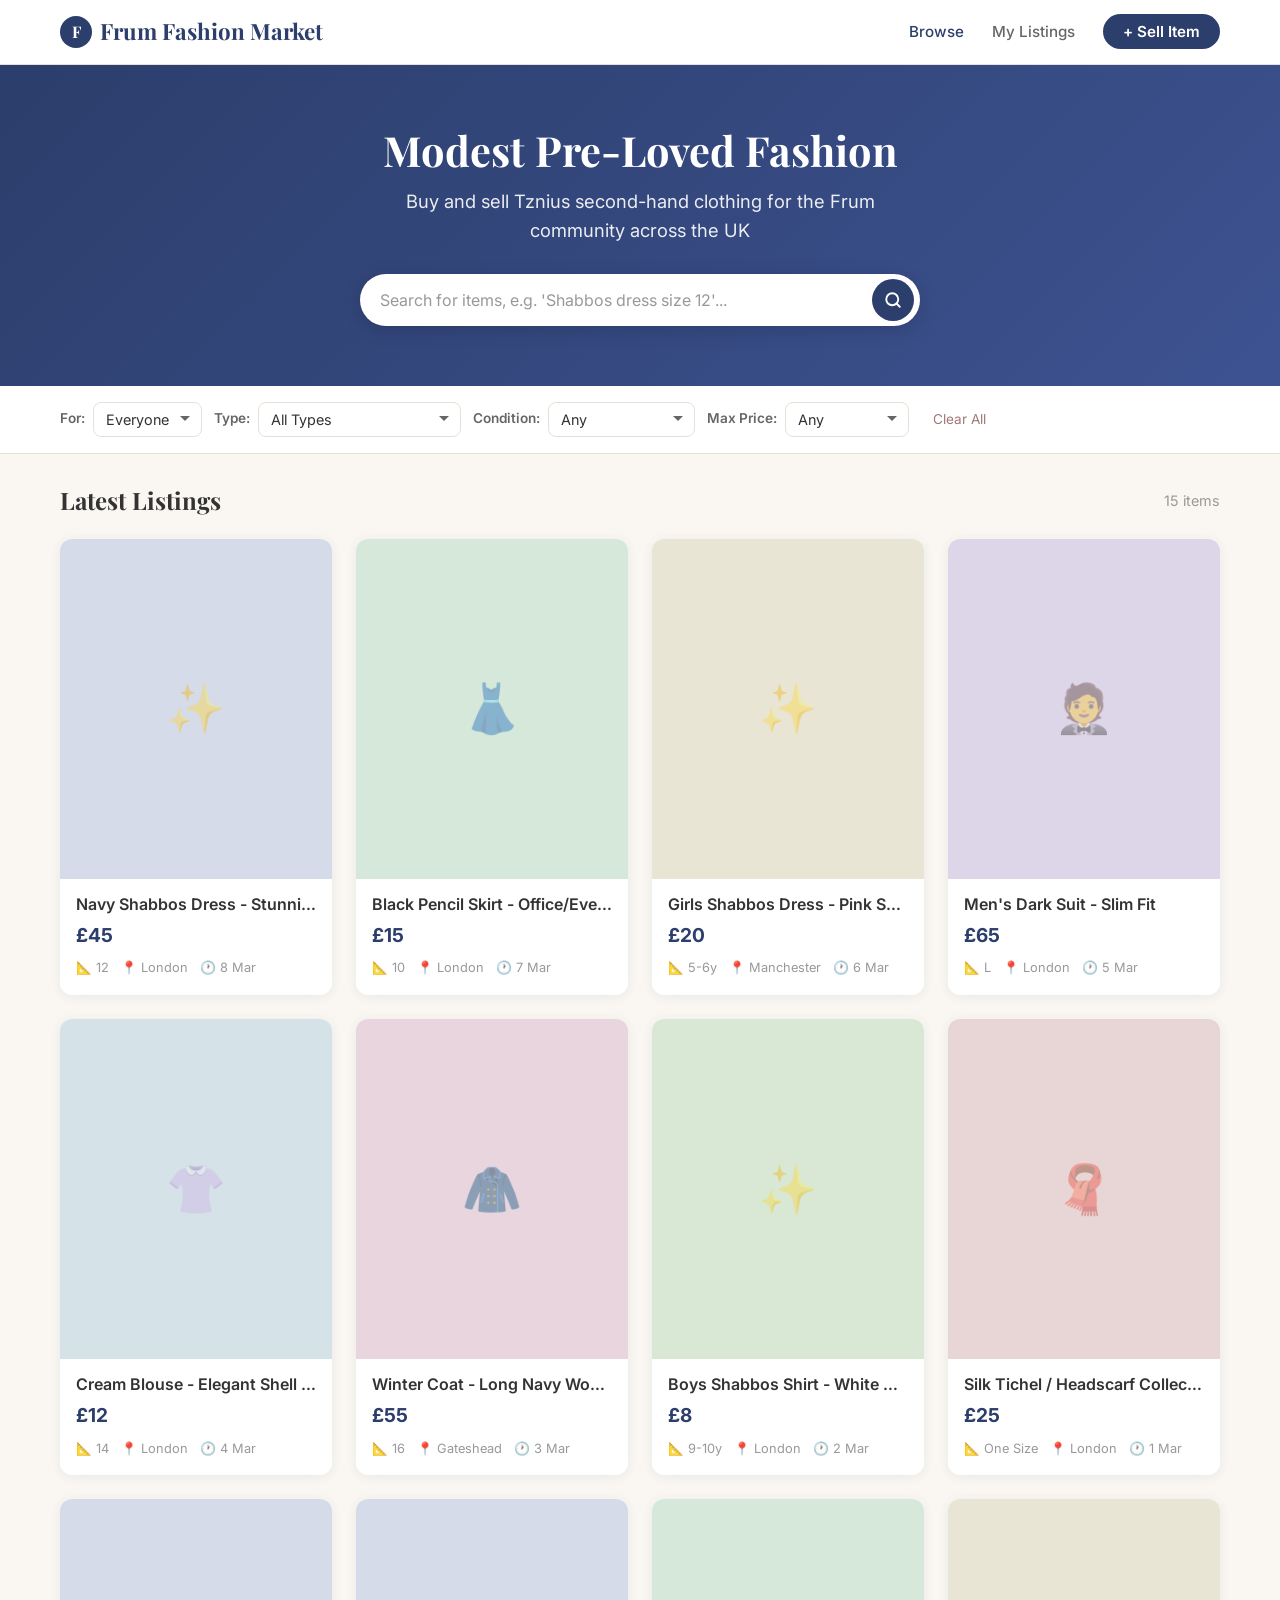
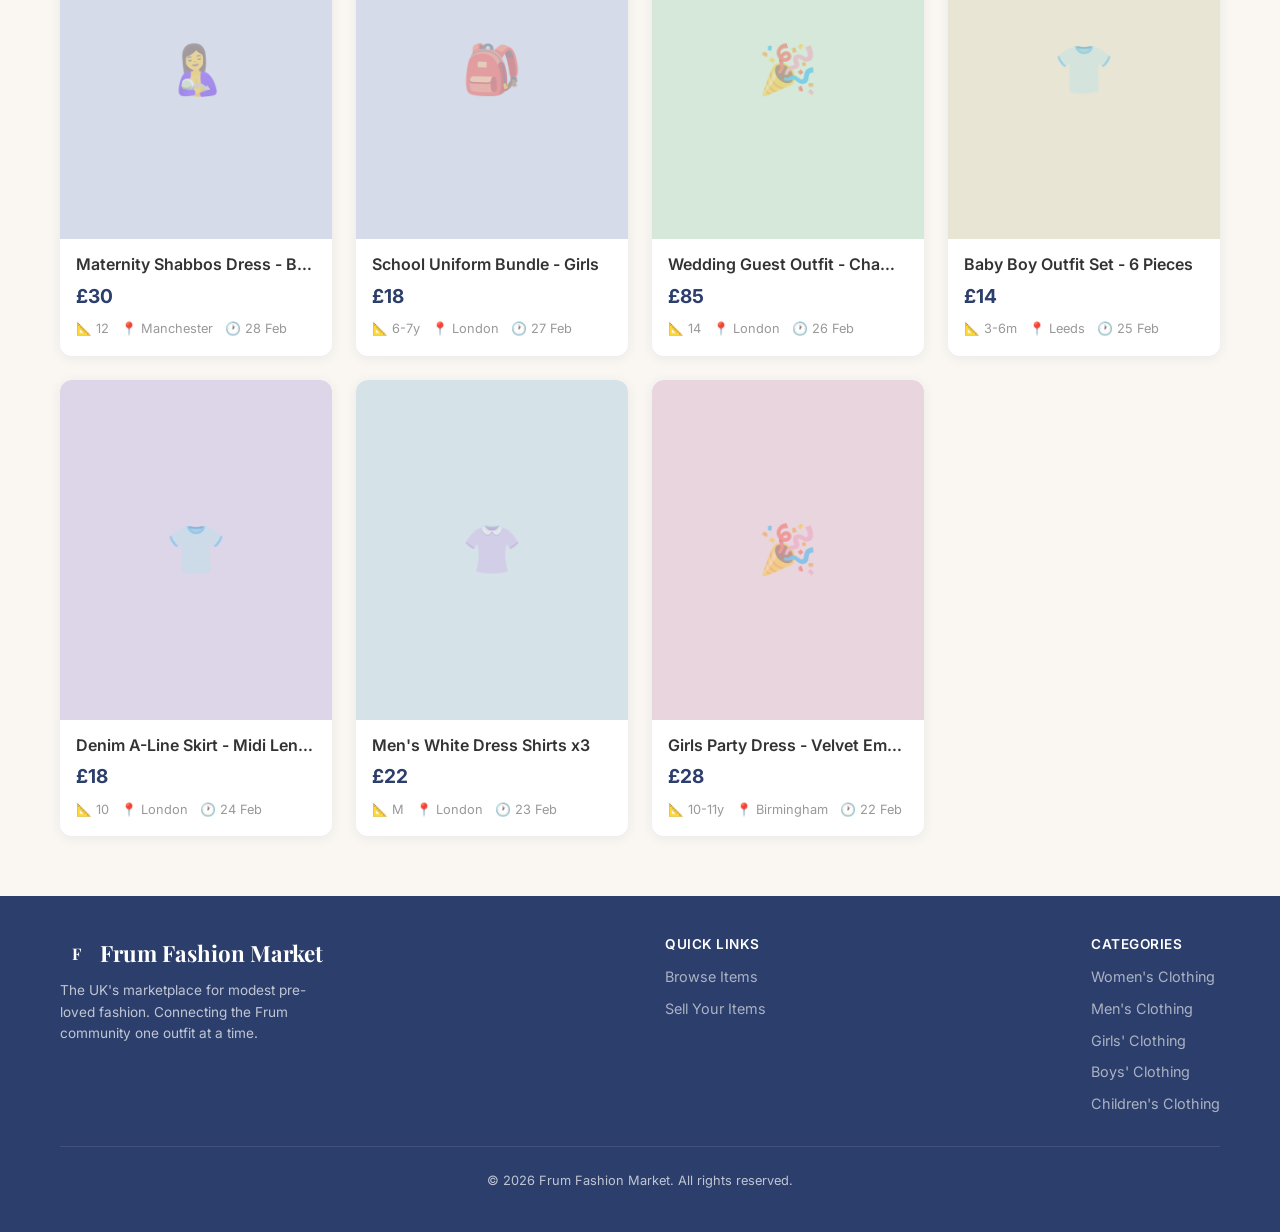
==== index.html @ d712d795 "Initial commit" ====
<!DOCTYPE html>
<html lang="en">
<head>
  <meta charset="UTF-8">
  <meta name="viewport" content="width=device-width, initial-scale=1.0">
  <title>Frum Fashion Market - Modest Pre-Loved Fashion UK</title>
  <meta name="description" content="Buy and sell Tznius second-hand clothing for the Frum community in the UK. Shabbos wear, everyday modest fashion, children's clothing and more.">
  <link rel="preconnect" href="https://fonts.googleapis.com">
  <link rel="preconnect" href="https://fonts.gstatic.com" crossorigin>
  <link href="https://fonts.googleapis.com/css2?family=Inter:wght@400;500;600;700&family=Playfair+Display:wght@600;700&display=swap" rel="stylesheet">
  <link rel="stylesheet" href="css/style.css">
</head>
<body>
  <!-- Header -->
  <header class="site-header">
    <div class="container nav-inner">
      <a href="/" class="logo">
        <span class="logo-icon">F</span>
        Frum Fashion Market
      </a>
      <button class="menu-toggle" aria-label="Toggle menu">
        <span></span><span></span><span></span>
      </button>
      <nav>
        <ul class="nav-links">
          <li><a href="/" class="active">Browse</a></li>
          <li><a href="/seller/">My Listings</a></li>
          <li><a href="/seller/" class="btn-sell">+ Sell Item</a></li>
        </ul>
      </nav>
    </div>
  </header>

  <!-- Hero -->
  <section class="hero">
    <div class="container">
      <h1>Modest Pre-Loved Fashion</h1>
      <p>Buy and sell Tznius second-hand clothing for the Frum community across the UK</p>
      <div class="hero-search">
        <input type="text" id="heroSearch" placeholder="Search for items, e.g. 'Shabbos dress size 12'...">
        <button type="button" id="heroSearchBtn" aria-label="Search">
          <svg width="18" height="18" viewBox="0 0 24 24" fill="none" stroke="currentColor" stroke-width="2.5" stroke-linecap="round"><circle cx="11" cy="11" r="8"/><line x1="21" y1="21" x2="16.65" y2="16.65"/></svg>
        </button>
      </div>
    </div>
  </section>

  <!-- Filters -->
  <section class="filters-bar">
    <div class="container filters-inner">
      <div class="filter-group">
        <label>For:</label>
        <select class="filter-select" id="filterForWhom">
          <option value="">Everyone</option>
        </select>
      </div>
      <div class="filter-group">
        <label>Type:</label>
        <select class="filter-select" id="filterType">
          <option value="">All Types</option>
        </select>
      </div>
      <div class="filter-group" id="ageRangeGroup" style="display:none">
        <label>Age:</label>
        <select class="filter-select" id="filterAgeRange">
          <option value="">All Ages</option>
        </select>
      </div>
      <div class="filter-group">
        <label>Condition:</label>
        <select class="filter-select" id="filterCondition">
          <option value="">Any</option>
        </select>
      </div>
      <div class="filter-group">
        <label>Max Price:</label>
        <select class="filter-select" id="filterMaxPrice">
          <option value="">Any</option>
          <option value="10">Under £10</option>
          <option value="20">Under £20</option>
          <option value="30">Under £30</option>
          <option value="50">Under £50</option>
          <option value="100">Under £100</option>
        </select>
      </div>
      <button class="filter-clear" id="clearFilters">Clear All</button>
    </div>
  </section>

  <!-- Listings -->
  <main class="listings-section">
    <div class="container">
      <div class="listings-header">
        <h2>Latest Listings</h2>
        <span class="results-count" id="resultsCount"></span>
      </div>
      <div class="listings-grid" id="listingsGrid">
        <!-- Cards rendered by JS -->
      </div>
      <div class="empty-state" id="emptyState" style="display:none">
        <div class="empty-icon">🔍</div>
        <h3>No items found</h3>
        <p>Try adjusting your filters or search terms</p>
      </div>
    </div>
  </main>

  <!-- Footer -->
  <footer class="site-footer">
    <div class="container">
      <div class="footer-inner">
        <div class="footer-brand">
          <div class="logo">
            <span class="logo-icon">F</span>
            Frum Fashion Market
          </div>
          <p>The UK's marketplace for modest pre-loved fashion. Connecting the Frum community one outfit at a time.</p>
        </div>
        <div class="footer-links">
          <h4>Quick Links</h4>
          <ul>
            <li><a href="/">Browse Items</a></li>
            <li><a href="/seller/">Sell Your Items</a></li>
          </ul>
        </div>
        <div class="footer-links">
          <h4>Categories</h4>
          <ul>
            <li><a href="#" onclick="setFilter('forWhom','Women');return false">Women's Clothing</a></li>
            <li><a href="#" onclick="setFilter('forWhom','Men');return false">Men's Clothing</a></li>
            <li><a href="#" onclick="setFilter('forWhom','Girls');return false">Girls' Clothing</a></li>
            <li><a href="#" onclick="setFilter('forWhom','Boys');return false">Boys' Clothing</a></li>
            <li><a href="#" onclick="setFilter('forWhom','Children');return false">Children's Clothing</a></li>
          </ul>
        </div>
      </div>
      <div class="footer-bottom">
        <p>&copy; 2026 Frum Fashion Market. All rights reserved.</p>
      </div>
    </div>
  </footer>

  <script src="js/config.js"></script>
  <script src="js/data.js"></script>
  <script src="js/listings.js"></script>
</body>
</html>
---- css/style.css ----
/* ===== VARIABLES ===== */
:root {
  --navy: #2c3e6b;
  --navy-light: #3d5291;
  --rose: #c9a0a0;
  --rose-light: #f0dede;
  --rose-dark: #a07878;
  --cream: #faf7f2;
  --white: #ffffff;
  --text: #333333;
  --text-light: #666666;
  --text-muted: #999999;
  --border: #e8e0d8;
  --shadow: 0 2px 12px rgba(44, 62, 107, 0.08);
  --shadow-hover: 0 6px 24px rgba(44, 62, 107, 0.14);
  --radius: 12px;
  --radius-sm: 8px;
  --transition: 0.25s ease;
}

/* ===== RESET & BASE ===== */
*, *::before, *::after { box-sizing: border-box; margin: 0; padding: 0; }

html { scroll-behavior: smooth; }

body {
  font-family: 'Inter', -apple-system, BlinkMacSystemFont, sans-serif;
  color: var(--text);
  background: var(--cream);
  line-height: 1.6;
  min-height: 100vh;
  display: flex;
  flex-direction: column;
}

h1, h2, h3, h4 {
  font-family: 'Playfair Display', Georgia, serif;
  font-weight: 700;
  line-height: 1.2;
}

a { color: var(--navy); text-decoration: none; transition: color var(--transition); }
a:hover { color: var(--navy-light); }

img { max-width: 100%; height: auto; display: block; }

button, input, select, textarea {
  font-family: inherit;
  font-size: inherit;
  border: none;
  outline: none;
}

/* ===== UTILITY ===== */
.container {
  max-width: 1200px;
  margin: 0 auto;
  padding: 0 20px;
}

.sr-only {
  position: absolute; width: 1px; height: 1px;
  padding: 0; margin: -1px; overflow: hidden;
  clip: rect(0,0,0,0); border: 0;
}

/* ===== HEADER / NAV ===== */
.site-header {
  background: var(--white);
  border-bottom: 1px solid var(--border);
  position: sticky;
  top: 0;
  z-index: 100;
}

.nav-inner {
  display: flex;
  align-items: center;
  justify-content: space-between;
  height: 64px;
}

.logo {
  font-family: 'Playfair Display', serif;
  font-size: 1.4rem;
  font-weight: 700;
  color: var(--navy);
  display: flex;
  align-items: center;
  gap: 8px;
}

.logo-icon {
  width: 32px;
  height: 32px;
  background: var(--navy);
  border-radius: 50%;
  display: flex;
  align-items: center;
  justify-content: center;
  color: white;
  font-size: 16px;
}

.nav-links {
  display: flex;
  align-items: center;
  gap: 28px;
  list-style: none;
}

.nav-links a {
  font-size: 0.95rem;
  font-weight: 500;
  color: var(--text-light);
  transition: color var(--transition);
}

.nav-links a:hover,
.nav-links a.active {
  color: var(--navy);
}

.nav-links .btn-sell {
  background: var(--navy);
  color: white !important;
  padding: 8px 20px;
  border-radius: 100px;
  font-weight: 600;
  transition: background var(--transition);
}

.nav-links .btn-sell:hover {
  background: var(--navy-light);
}

/* Mobile menu */
.menu-toggle {
  display: none;
  background: none;
  cursor: pointer;
  padding: 8px;
}

.menu-toggle span {
  display: block;
  width: 24px;
  height: 2px;
  background: var(--navy);
  margin: 5px 0;
  transition: var(--transition);
}

/* ===== HERO ===== */
.hero {
  background: linear-gradient(135deg, var(--navy) 0%, var(--navy-light) 100%);
  color: white;
  text-align: center;
  padding: 60px 20px;
}

.hero h1 {
  font-size: 2.6rem;
  margin-bottom: 12px;
}

.hero p {
  font-size: 1.15rem;
  opacity: 0.9;
  max-width: 520px;
  margin: 0 auto 28px;
}

.hero-search {
  max-width: 560px;
  margin: 0 auto;
  position: relative;
}

.hero-search input {
  width: 100%;
  padding: 16px 52px 16px 20px;
  border-radius: 100px;
  font-size: 1rem;
  background: var(--white);
  color: var(--text);
  box-shadow: 0 4px 20px rgba(0,0,0,0.15);
}

.hero-search input::placeholder { color: var(--text-muted); }

.hero-search button {
  position: absolute;
  right: 6px;
  top: 50%;
  transform: translateY(-50%);
  background: var(--navy);
  color: white;
  width: 42px;
  height: 42px;
  border-radius: 50%;
  cursor: pointer;
  display: flex;
  align-items: center;
  justify-content: center;
  transition: background var(--transition);
}

.hero-search button:hover { background: var(--navy-light); }

/* ===== FILTERS BAR ===== */
.filters-bar {
  background: var(--white);
  border-bottom: 1px solid var(--border);
  padding: 16px 0;
}

.filters-inner {
  display: flex;
  gap: 12px;
  align-items: center;
  flex-wrap: wrap;
}

.filter-group {
  display: flex;
  align-items: center;
  gap: 8px;
}

.filter-group label {
  font-size: 0.85rem;
  font-weight: 600;
  color: var(--text-light);
  white-space: nowrap;
}

.filter-select {
  padding: 8px 32px 8px 12px;
  border: 1px solid var(--border);
  border-radius: var(--radius-sm);
  background: var(--white);
  color: var(--text);
  font-size: 0.9rem;
  cursor: pointer;
  appearance: none;
  background-image: url("data:image/svg+xml,%3Csvg xmlns='http://www.w3.org/2000/svg' width='12' height='12' viewBox='0 0 12 12'%3E%3Cpath fill='%23666' d='M6 8L1 3h10z'/%3E%3C/svg%3E");
  background-repeat: no-repeat;
  background-position: right 10px center;
  transition: border-color var(--transition);
}

.filter-select:hover,
.filter-select:focus {
  border-color: var(--navy);
}

.filter-chips {
  display: flex;
  gap: 8px;
  flex-wrap: wrap;
  flex: 1;
}

.chip {
  padding: 6px 16px;
  border: 1px solid var(--border);
  border-radius: 100px;
  font-size: 0.85rem;
  color: var(--text-light);
  cursor: pointer;
  transition: all var(--transition);
  background: var(--white);
  white-space: nowrap;
}

.chip:hover {
  border-color: var(--navy);
  color: var(--navy);
}

.chip.active {
  background: var(--navy);
  color: white;
  border-color: var(--navy);
}

.filter-clear {
  background: none;
  color: var(--rose-dark);
  font-size: 0.85rem;
  cursor: pointer;
  padding: 6px 12px;
  white-space: nowrap;
}

.filter-clear:hover { text-decoration: underline; }

/* ===== LISTINGS GRID ===== */
.listings-section {
  padding: 32px 0 60px;
  flex: 1;
}

.listings-header {
  display: flex;
  justify-content: space-between;
  align-items: center;
  margin-bottom: 24px;
}

.listings-header h2 {
  font-size: 1.5rem;
}

.results-count {
  color: var(--text-muted);
  font-size: 0.9rem;
}

.listings-grid {
  display: grid;
  grid-template-columns: repeat(auto-fill, minmax(260px, 1fr));
  gap: 24px;
}

/* ===== LISTING CARD ===== */
.listing-card {
  background: var(--white);
  border-radius: var(--radius);
  overflow: hidden;
  box-shadow: var(--shadow);
  transition: transform var(--transition), box-shadow var(--transition);
  cursor: pointer;
  text-decoration: none;
  color: inherit;
  display: block;
}

.listing-card:hover {
  transform: translateY(-4px);
  box-shadow: var(--shadow-hover);
  color: inherit;
}

.card-image {
  width: 100%;
  aspect-ratio: 4/5;
  background: var(--rose-light);
  display: flex;
  align-items: center;
  justify-content: center;
  overflow: hidden;
  position: relative;
}

.card-image img {
  width: 100%;
  height: 100%;
  object-fit: cover;
}

.card-image .placeholder-icon {
  font-size: 48px;
  color: var(--rose-dark);
  opacity: 0.4;
}

.card-badge {
  position: absolute;
  top: 12px;
  left: 12px;
  background: var(--navy);
  color: white;
  font-size: 0.75rem;
  font-weight: 600;
  padding: 4px 10px;
  border-radius: 100px;
}

.card-body {
  padding: 16px;
}

.card-body h3 {
  font-family: 'Inter', sans-serif;
  font-size: 1rem;
  font-weight: 600;
  margin-bottom: 6px;
  white-space: nowrap;
  overflow: hidden;
  text-overflow: ellipsis;
}

.card-price {
  font-size: 1.2rem;
  font-weight: 700;
  color: var(--navy);
  margin-bottom: 8px;
}

.card-meta {
  display: flex;
  gap: 12px;
  font-size: 0.8rem;
  color: var(--text-muted);
  flex-wrap: wrap;
}

.card-meta span {
  display: flex;
  align-items: center;
  gap: 4px;
}

/* ===== LISTING DETAIL PAGE ===== */
.listing-detail {
  padding: 32px 0 60px;
}

.listing-back {
  display: inline-flex;
  align-items: center;
  gap: 6px;
  color: var(--text-light);
  font-size: 0.9rem;
  margin-bottom: 24px;
}

.listing-back:hover { color: var(--navy); }

.detail-layout {
  display: grid;
  grid-template-columns: 1fr 1fr;
  gap: 40px;
  align-items: start;
}

.detail-gallery {
  border-radius: var(--radius);
  overflow: hidden;
}

.detail-main-image {
  width: 100%;
  aspect-ratio: 4/5;
  background: var(--rose-light);
  display: flex;
  align-items: center;
  justify-content: center;
  border-radius: var(--radius);
  overflow: hidden;
}

.detail-main-image img {
  width: 100%;
  height: 100%;
  object-fit: cover;
}

.detail-main-image .placeholder-icon {
  font-size: 80px;
  color: var(--rose-dark);
  opacity: 0.4;
}

.detail-thumbs {
  display: flex;
  gap: 8px;
  margin-top: 12px;
}

.detail-thumbs .thumb {
  width: 72px;
  height: 72px;
  border-radius: var(--radius-sm);
  overflow: hidden;
  background: var(--rose-light);
  cursor: pointer;
  border: 2px solid transparent;
  transition: border-color var(--transition);
}

.detail-thumbs .thumb.active,
.detail-thumbs .thumb:hover {
  border-color: var(--navy);
}

.detail-thumbs .thumb img {
  width: 100%;
  height: 100%;
  object-fit: cover;
}

.detail-info h1 {
  font-size: 1.8rem;
  margin-bottom: 8px;
}

.detail-price {
  font-size: 1.8rem;
  font-weight: 700;
  color: var(--navy);
  margin-bottom: 20px;
}

.detail-specs {
  display: grid;
  grid-template-columns: 1fr 1fr;
  gap: 12px;
  margin-bottom: 24px;
}

.spec-item {
  background: var(--cream);
  padding: 12px 16px;
  border-radius: var(--radius-sm);
}

.spec-label {
  font-size: 0.75rem;
  text-transform: uppercase;
  letter-spacing: 0.5px;
  color: var(--text-muted);
  margin-bottom: 2px;
}

.spec-value {
  font-weight: 600;
  font-size: 0.95rem;
}

.detail-description {
  margin-bottom: 24px;
}

.detail-description h3 {
  font-family: 'Inter', sans-serif;
  font-size: 1rem;
  font-weight: 600;
  margin-bottom: 8px;
}

.detail-description p {
  color: var(--text-light);
  line-height: 1.7;
}

.detail-seller {
  background: var(--white);
  border: 1px solid var(--border);
  border-radius: var(--radius);
  padding: 20px;
  margin-bottom: 20px;
}

.seller-name {
  font-weight: 600;
  font-size: 1.05rem;
  margin-bottom: 4px;
}

.seller-location {
  color: var(--text-muted);
  font-size: 0.9rem;
  margin-bottom: 16px;
}

.btn-contact {
  display: inline-flex;
  align-items: center;
  gap: 8px;
  background: #25d366;
  color: white !important;
  padding: 12px 28px;
  border-radius: 100px;
  font-weight: 600;
  font-size: 1rem;
  cursor: pointer;
  transition: background var(--transition);
  width: 100%;
  justify-content: center;
  border: none;
}

.btn-contact:hover { background: #1fb855; }

.btn-contact-alt {
  display: inline-flex;
  align-items: center;
  gap: 8px;
  background: var(--white);
  color: var(--navy) !important;
  border: 2px solid var(--navy);
  padding: 10px 28px;
  border-radius: 100px;
  font-weight: 600;
  font-size: 1rem;
  cursor: pointer;
  transition: all var(--transition);
  width: 100%;
  justify-content: center;
  margin-top: 10px;
}

.btn-contact-alt:hover {
  background: var(--navy);
  color: white !important;
}

/* Related listings */
.related-section {
  margin-top: 60px;
}

.related-section h2 {
  font-size: 1.5rem;
  margin-bottom: 24px;
}

/* ===== SELLER DASHBOARD ===== */
.seller-page {
  padding: 40px 0 60px;
}

.auth-container {
  max-width: 420px;
  margin: 60px auto;
  background: var(--white);
  border-radius: var(--radius);
  padding: 40px;
  box-shadow: var(--shadow);
  text-align: center;
}

.auth-container h2 {
  margin-bottom: 8px;
}

.auth-container .auth-subtitle {
  color: var(--text-muted);
  margin-bottom: 28px;
}

.form-group {
  text-align: left;
  margin-bottom: 16px;
}

.form-group label {
  display: block;
  font-size: 0.85rem;
  font-weight: 600;
  margin-bottom: 6px;
  color: var(--text);
}

.form-input {
  width: 100%;
  padding: 12px 16px;
  border: 1px solid var(--border);
  border-radius: var(--radius-sm);
  font-size: 1rem;
  transition: border-color var(--transition);
  background: var(--white);
}

.form-input:focus {
  border-color: var(--navy);
  box-shadow: 0 0 0 3px rgba(44, 62, 107, 0.1);
}

textarea.form-input {
  resize: vertical;
  min-height: 100px;
}

.form-row {
  display: grid;
  grid-template-columns: 1fr 1fr;
  gap: 16px;
}

.btn-primary {
  background: var(--navy);
  color: white;
  padding: 12px 28px;
  border-radius: 100px;
  font-weight: 600;
  font-size: 1rem;
  cursor: pointer;
  transition: background var(--transition);
  border: none;
  width: 100%;
}

.btn-primary:hover { background: var(--navy-light); }

.btn-secondary {
  background: var(--cream);
  color: var(--navy);
  padding: 10px 24px;
  border-radius: 100px;
  font-weight: 600;
  font-size: 0.9rem;
  cursor: pointer;
  transition: all var(--transition);
  border: 1px solid var(--border);
}

.btn-secondary:hover {
  background: var(--navy);
  color: white;
}

.btn-danger {
  background: none;
  color: #c0392b;
  border: 1px solid #c0392b;
  padding: 8px 20px;
  border-radius: 100px;
  font-size: 0.85rem;
  cursor: pointer;
  transition: all var(--transition);
}

.btn-danger:hover {
  background: #c0392b;
  color: white;
}

.auth-toggle {
  margin-top: 20px;
  font-size: 0.9rem;
  color: var(--text-muted);
}

.auth-toggle a {
  color: var(--navy);
  font-weight: 600;
}

.auth-error {
  background: #fef0f0;
  color: #c0392b;
  padding: 10px 16px;
  border-radius: var(--radius-sm);
  margin-bottom: 16px;
  font-size: 0.9rem;
  display: none;
}

/* Dashboard */
.dashboard {
  display: none;
}

.dashboard-header {
  display: flex;
  justify-content: space-between;
  align-items: center;
  margin-bottom: 32px;
  flex-wrap: wrap;
  gap: 16px;
}

.dashboard-header h2 {
  font-size: 1.6rem;
}

.user-info {
  display: flex;
  align-items: center;
  gap: 12px;
  color: var(--text-muted);
  font-size: 0.9rem;
}

.btn-logout {
  background: none;
  color: var(--text-muted);
  font-size: 0.85rem;
  cursor: pointer;
  padding: 6px 16px;
  border: 1px solid var(--border);
  border-radius: 100px;
  transition: all var(--transition);
}

.btn-logout:hover {
  border-color: #c0392b;
  color: #c0392b;
}

/* Listing form */
.listing-form-container {
  background: var(--white);
  border-radius: var(--radius);
  padding: 32px;
  box-shadow: var(--shadow);
  margin-bottom: 32px;
}

.listing-form-container h3 {
  font-family: 'Inter', sans-serif;
  font-size: 1.2rem;
  font-weight: 700;
  margin-bottom: 24px;
}

.image-upload-area {
  border: 2px dashed var(--border);
  border-radius: var(--radius);
  padding: 32px;
  text-align: center;
  cursor: pointer;
  transition: border-color var(--transition);
  margin-bottom: 16px;
}

.image-upload-area:hover {
  border-color: var(--navy);
}

.image-upload-area p {
  color: var(--text-muted);
  font-size: 0.9rem;
}

.image-upload-area .upload-icon {
  font-size: 36px;
  margin-bottom: 8px;
  color: var(--text-muted);
}

.image-previews {
  display: flex;
  gap: 12px;
  flex-wrap: wrap;
  margin-bottom: 16px;
}

.image-preview {
  width: 80px;
  height: 80px;
  border-radius: var(--radius-sm);
  overflow: hidden;
  position: relative;
  background: var(--rose-light);
}

.image-preview img {
  width: 100%;
  height: 100%;
  object-fit: cover;
}

.image-preview .remove-image {
  position: absolute;
  top: 4px;
  right: 4px;
  width: 20px;
  height: 20px;
  background: rgba(0,0,0,0.6);
  color: white;
  border-radius: 50%;
  font-size: 12px;
  display: flex;
  align-items: center;
  justify-content: center;
  cursor: pointer;
}

/* My listings table */
.my-listings {
  background: var(--white);
  border-radius: var(--radius);
  box-shadow: var(--shadow);
  overflow: hidden;
}

.my-listings h3 {
  font-family: 'Inter', sans-serif;
  font-size: 1.2rem;
  font-weight: 700;
  padding: 24px 24px 16px;
}

.my-listing-item {
  display: flex;
  align-items: center;
  gap: 16px;
  padding: 16px 24px;
  border-top: 1px solid var(--border);
  transition: background var(--transition);
}

.my-listing-item:hover {
  background: var(--cream);
}

.my-listing-thumb {
  width: 60px;
  height: 60px;
  border-radius: var(--radius-sm);
  overflow: hidden;
  background: var(--rose-light);
  flex-shrink: 0;
}

.my-listing-thumb img {
  width: 100%;
  height: 100%;
  object-fit: cover;
}

.my-listing-info {
  flex: 1;
}

.my-listing-info h4 {
  font-family: 'Inter', sans-serif;
  font-size: 0.95rem;
  font-weight: 600;
}

.my-listing-info p {
  font-size: 0.85rem;
  color: var(--text-muted);
}

.my-listing-actions {
  display: flex;
  gap: 8px;
}

.btn-icon {
  width: 36px;
  height: 36px;
  border-radius: 50%;
  display: flex;
  align-items: center;
  justify-content: center;
  cursor: pointer;
  transition: all var(--transition);
  font-size: 14px;
  background: var(--cream);
  border: 1px solid var(--border);
  color: var(--text-light);
}

.btn-icon:hover { background: var(--navy); color: white; border-color: var(--navy); }
.btn-icon.delete:hover { background: #c0392b; border-color: #c0392b; }

.no-listings {
  padding: 40px 24px;
  text-align: center;
  color: var(--text-muted);
}

/* ===== FOOTER ===== */
.site-footer {
  background: var(--navy);
  color: rgba(255,255,255,0.7);
  padding: 40px 0;
  margin-top: auto;
}

.footer-inner {
  display: flex;
  justify-content: space-between;
  align-items: start;
  flex-wrap: wrap;
  gap: 32px;
}

.footer-brand .logo {
  color: white;
  margin-bottom: 8px;
}

.footer-brand p {
  font-size: 0.85rem;
  max-width: 280px;
}

.footer-links h4 {
  color: white;
  font-family: 'Inter', sans-serif;
  font-size: 0.85rem;
  font-weight: 600;
  text-transform: uppercase;
  letter-spacing: 0.5px;
  margin-bottom: 12px;
}

.footer-links ul {
  list-style: none;
}

.footer-links li { margin-bottom: 6px; }

.footer-links a {
  color: rgba(255,255,255,0.6);
  font-size: 0.9rem;
  transition: color var(--transition);
}

.footer-links a:hover { color: white; }

.footer-bottom {
  text-align: center;
  padding-top: 24px;
  margin-top: 24px;
  border-top: 1px solid rgba(255,255,255,0.1);
  font-size: 0.8rem;
}

/* ===== EMPTY STATE ===== */
.empty-state {
  text-align: center;
  padding: 60px 20px;
  color: var(--text-muted);
}

.empty-state .empty-icon {
  font-size: 64px;
  margin-bottom: 16px;
  opacity: 0.4;
}

.empty-state h3 {
  font-family: 'Inter', sans-serif;
  color: var(--text);
  margin-bottom: 8px;
}

/* ===== TOAST ===== */
.toast {
  position: fixed;
  bottom: 24px;
  right: 24px;
  background: var(--navy);
  color: white;
  padding: 14px 24px;
  border-radius: var(--radius-sm);
  font-size: 0.95rem;
  box-shadow: 0 4px 20px rgba(0,0,0,0.2);
  z-index: 1000;
  transform: translateY(100px);
  opacity: 0;
  transition: all 0.3s ease;
}

.toast.show {
  transform: translateY(0);
  opacity: 1;
}

.toast.error { background: #c0392b; }

/* ===== MODAL ===== */
.modal-overlay {
  position: fixed;
  inset: 0;
  background: rgba(0,0,0,0.5);
  z-index: 200;
  display: none;
  align-items: center;
  justify-content: center;
  padding: 20px;
}

.modal-overlay.active { display: flex; }

.modal {
  background: var(--white);
  border-radius: var(--radius);
  max-width: 500px;
  width: 100%;
  padding: 32px;
  max-height: 90vh;
  overflow-y: auto;
}

.modal h3 {
  font-family: 'Inter', sans-serif;
  font-size: 1.15rem;
  font-weight: 700;
  margin-bottom: 20px;
}

.modal-actions {
  display: flex;
  gap: 12px;
  margin-top: 24px;
  justify-content: flex-end;
}

/* ===== RESPONSIVE ===== */
@media (max-width: 768px) {
  .menu-toggle { display: block; }

  .nav-links {
    display: none;
    position: absolute;
    top: 64px;
    left: 0;
    right: 0;
    background: var(--white);
    flex-direction: column;
    padding: 20px;
    gap: 16px;
    border-bottom: 1px solid var(--border);
    box-shadow: 0 8px 24px rgba(0,0,0,0.1);
  }

  .nav-links.open { display: flex; }

  .hero h1 { font-size: 1.8rem; }
  .hero p { font-size: 1rem; }

  .filters-inner {
    flex-direction: column;
    align-items: stretch;
  }

  .filter-chips {
    overflow-x: auto;
    flex-wrap: nowrap;
    padding-bottom: 4px;
    -webkit-overflow-scrolling: touch;
  }

  .listings-grid {
    grid-template-columns: repeat(auto-fill, minmax(160px, 1fr));
    gap: 16px;
  }

  .detail-layout {
    grid-template-columns: 1fr;
    gap: 24px;
  }

  .detail-specs {
    grid-template-columns: 1fr;
  }

  .form-row {
    grid-template-columns: 1fr;
  }

  .dashboard-header {
    flex-direction: column;
    align-items: flex-start;
  }

  .footer-inner {
    flex-direction: column;
  }

  .my-listing-item {
    flex-wrap: wrap;
  }

  .my-listing-actions {
    width: 100%;
    justify-content: flex-end;
  }
}

@media (max-width: 480px) {
  .hero { padding: 40px 16px; }
  .hero h1 { font-size: 1.5rem; }

  .listings-grid {
    grid-template-columns: 1fr 1fr;
    gap: 12px;
  }

  .card-body { padding: 12px; }
  .card-body h3 { font-size: 0.9rem; }
  .card-price { font-size: 1rem; }
  .card-meta { font-size: 0.75rem; }

  .listing-form-container { padding: 20px; }
  .auth-container { padding: 24px; margin: 40px auto; }
}
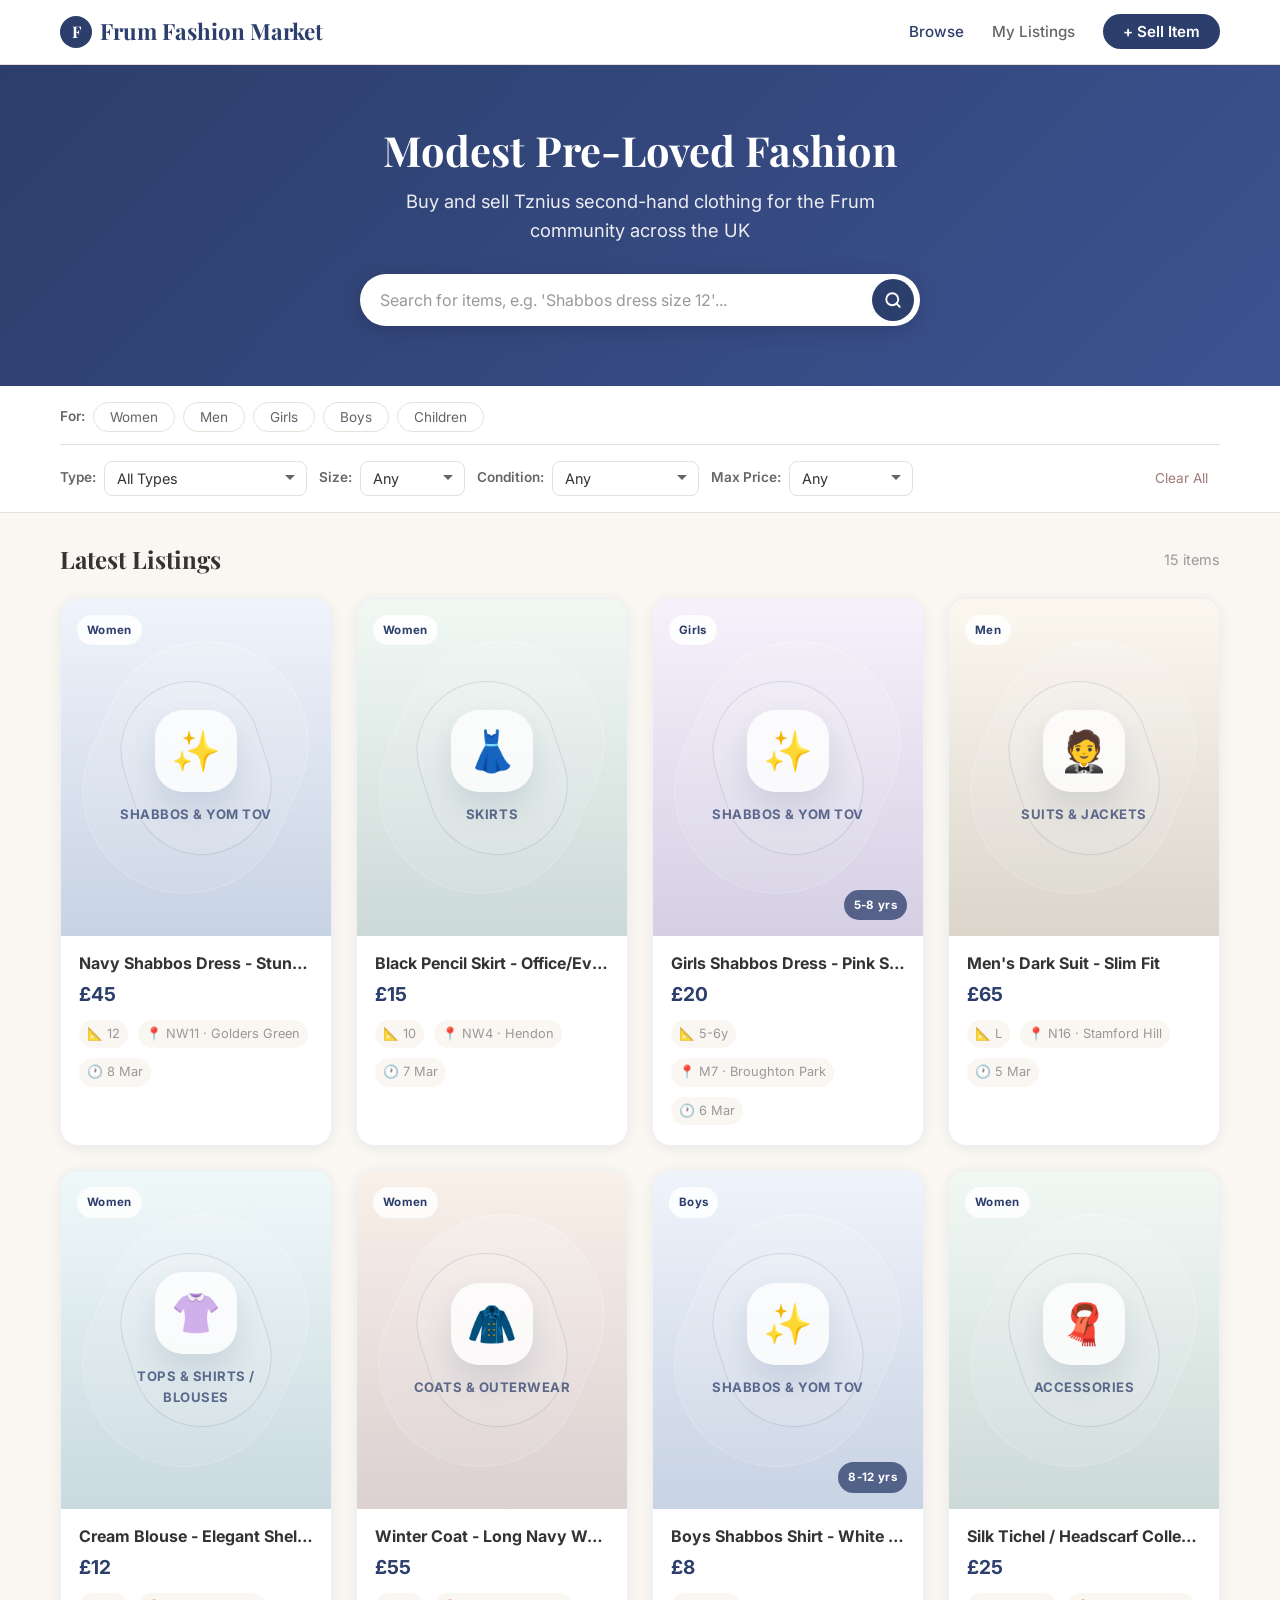
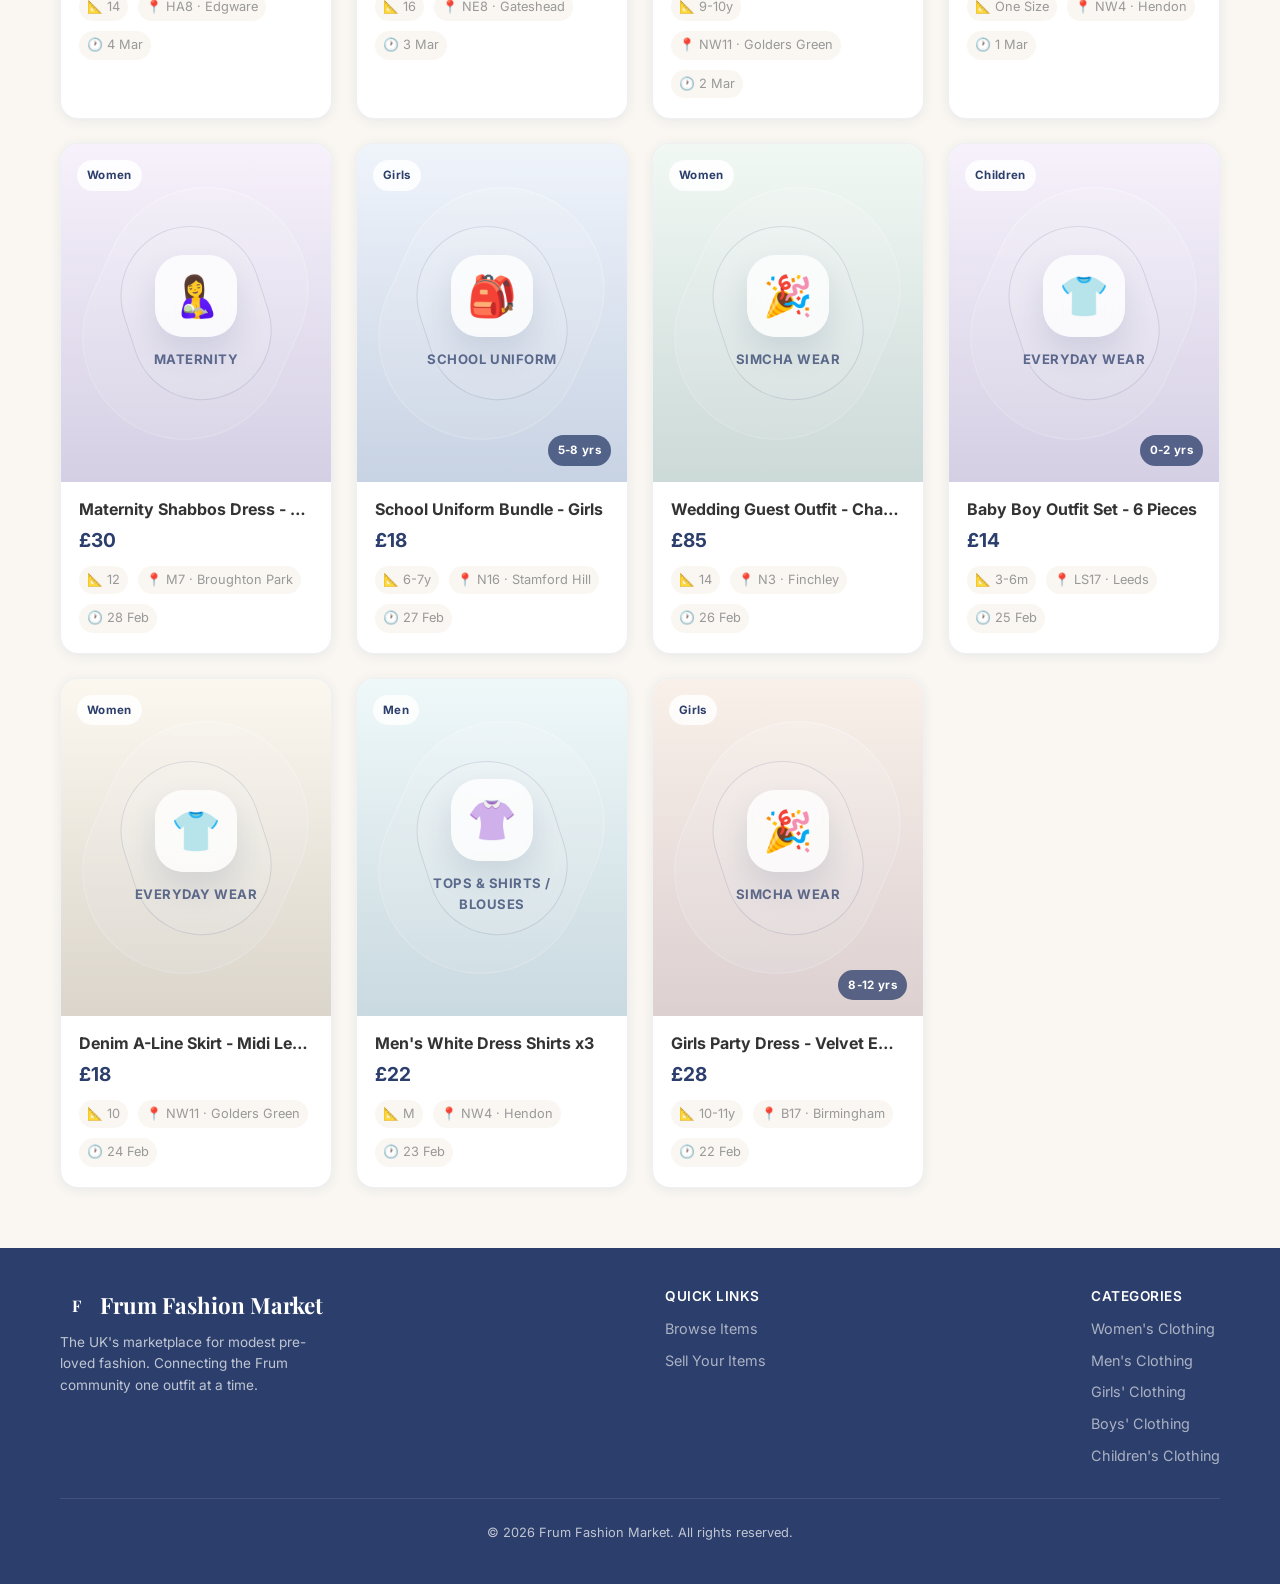
==== commit 389e93a1: "Replace location dropdown with postcode input + neighbourhood auto-map - config.js: Replace LOCATION" ====
--- a/index.html
+++ b/index.html
@@ -48,12 +48,18 @@
   <!-- Filters -->
   <section class="filters-bar">
     <div class="container filters-inner">
-      <div class="filter-group">
+      <!-- Row 1: For Whom chips -->
+      <div class="filter-group for-whom-group">
         <label>For:</label>
-        <select class="filter-select" id="filterForWhom">
-          <option value="">Everyone</option>
-        </select>
+        <div class="filter-chips" id="filterForWhomChips">
+          <button class="chip" data-value="Women">Women</button>
+          <button class="chip" data-value="Men">Men</button>
+          <button class="chip" data-value="Girls">Girls</button>
+          <button class="chip" data-value="Boys">Boys</button>
+          <button class="chip" data-value="Children">Children</button>
+        </div>
       </div>
+      <!-- Row 2: Dropdowns -->
       <div class="filter-group">
         <label>Type:</label>
         <select class="filter-select" id="filterType">
@@ -64,6 +70,12 @@
         <label>Age:</label>
         <select class="filter-select" id="filterAgeRange">
           <option value="">All Ages</option>
+        </select>
+      </div>
+      <div class="filter-group">
+        <label>Size:</label>
+        <select class="filter-select" id="filterSize">
+          <option value="">Any</option>
         </select>
       </div>
       <div class="filter-group">
--- a/css/style.css
+++ b/css/style.css
@@ -285,6 +285,18 @@
   border-color: var(--navy);
 }
 
+/* For Whom chips — own full-width row above the dropdowns */
+.for-whom-group {
+  width: 100%;
+  padding-bottom: 12px;
+  border-bottom: 1px solid var(--border);
+  margin-bottom: 4px;
+}
+
+.for-whom-group label {
+  white-space: nowrap;
+}
+
 .filter-clear {
   background: none;
   color: var(--rose-dark);
@@ -292,6 +304,7 @@
   cursor: pointer;
   padding: 6px 12px;
   white-space: nowrap;
+  margin-left: auto;
 }
 
 .filter-clear:hover { text-decoration: underline; }
@@ -327,65 +340,207 @@
 /* ===== LISTING CARD ===== */
 .listing-card {
   background: var(--white);
-  border-radius: var(--radius);
+  border-radius: calc(var(--radius) + 6px);
   overflow: hidden;
   box-shadow: var(--shadow);
-  transition: transform var(--transition), box-shadow var(--transition);
+  transition: transform var(--transition), box-shadow var(--transition), border-color var(--transition);
   cursor: pointer;
   text-decoration: none;
   color: inherit;
   display: block;
+  border: 1px solid rgba(44, 62, 107, 0.08);
 }
 
 .listing-card:hover {
-  transform: translateY(-4px);
-  box-shadow: var(--shadow-hover);
+  transform: translateY(-6px);
+  box-shadow: 0 12px 28px rgba(44, 62, 107, 0.16);
   color: inherit;
+  border-color: rgba(44, 62, 107, 0.18);
 }
 
 .card-image {
   width: 100%;
   aspect-ratio: 4/5;
-  background: var(--rose-light);
+  background: linear-gradient(180deg, var(--placeholder-glow, var(--rose-light)) 0%, var(--placeholder-base, var(--cream)) 100%);
   display: flex;
   align-items: center;
   justify-content: center;
   overflow: hidden;
   position: relative;
-}
-
-.card-image img {
+  isolation: isolate;
+}
+
+.card-image::after,
+.detail-main-image::after,
+.my-listing-thumb::after {
+  content: '';
+  position: absolute;
+  inset: 0;
+  background: linear-gradient(180deg, rgba(255,255,255,0.08) 0%, rgba(44, 62, 107, 0.12) 100%);
+  pointer-events: none;
+}
+
+.card-image img,
+.detail-main-image img,
+.my-listing-thumb img {
   width: 100%;
   height: 100%;
   object-fit: cover;
 }
 
-.card-image .placeholder-icon {
-  font-size: 48px;
-  color: var(--rose-dark);
-  opacity: 0.4;
+.listing-graphic {
+  position: absolute;
+  inset: 0;
+  display: flex;
+  flex-direction: column;
+  align-items: center;
+  justify-content: center;
+  gap: 12px;
+  padding: 18px;
+  text-align: center;
+  overflow: hidden;
+}
+
+.listing-graphic-orbit {
+  position: absolute;
+  border-radius: 999px;
+  border: 1px solid rgba(255,255,255,0.4);
+  background: rgba(255,255,255,0.16);
+}
+
+.listing-graphic-orbit-one {
+  width: 76%;
+  height: 76%;
+  transform: rotate(24deg);
+}
+
+.listing-graphic-orbit-two {
+  width: 52%;
+  height: 52%;
+  transform: rotate(-18deg);
+  border-color: rgba(44, 62, 107, 0.14);
+}
+
+.listing-graphic-icon,
+.listing-graphic-label,
+.listing-graphic-badge,
+.graphic-chip {
+  position: relative;
+  z-index: 1;
+}
+
+.listing-graphic-icon {
+  width: 82px;
+  height: 82px;
+  border-radius: 28px;
+  display: grid;
+  place-items: center;
+  background: rgba(255,255,255,0.78);
+  box-shadow: 0 16px 30px rgba(44, 62, 107, 0.12);
+  font-size: 2.5rem;
+  backdrop-filter: blur(8px);
+}
+
+.listing-graphic-badge,
+.graphic-chip {
+  position: absolute;
+  padding: 6px 10px;
+  border-radius: 999px;
+  font-size: 0.72rem;
+  font-weight: 700;
+  letter-spacing: 0.03em;
+  backdrop-filter: blur(8px);
+}
+
+.listing-graphic-badge {
+  top: 16px;
+  left: 16px;
+  color: var(--navy);
+  background: rgba(255,255,255,0.84);
+}
+
+.graphic-chip {
+  right: 16px;
+  bottom: 16px;
+  color: white;
+  background: rgba(44, 62, 107, 0.76);
+}
+
+.listing-graphic-label {
+  max-width: 180px;
+  font-size: 0.82rem;
+  font-weight: 700;
+  letter-spacing: 0.04em;
+  text-transform: uppercase;
+  color: rgba(44, 62, 107, 0.74);
+}
+
+.listing-graphic-thumb {
+  gap: 6px;
+  padding: 10px;
+}
+
+.listing-graphic-thumb .listing-graphic-orbit-one {
+  width: 82%;
+  height: 82%;
+}
+
+.listing-graphic-thumb .listing-graphic-orbit-two {
+  width: 58%;
+  height: 58%;
+}
+
+.listing-graphic-thumb .listing-graphic-icon {
+  width: 40px;
+  height: 40px;
+  border-radius: 14px;
+  font-size: 1.2rem;
+}
+
+.listing-graphic-thumb .listing-graphic-label,
+.listing-graphic-thumb .listing-graphic-badge,
+.listing-graphic-thumb .graphic-chip {
+  display: none;
+}
+
+.listing-graphic-detail {
+  gap: 16px;
+}
+
+.listing-graphic-detail .listing-graphic-icon {
+  width: 116px;
+  height: 116px;
+  border-radius: 36px;
+  font-size: 3.4rem;
+}
+
+.listing-graphic-detail .listing-graphic-label {
+  font-size: 0.95rem;
+  max-width: 240px;
 }
 
 .card-badge {
   position: absolute;
   top: 12px;
-  left: 12px;
-  background: var(--navy);
+  right: 12px;
+  background: rgba(44, 62, 107, 0.88);
   color: white;
-  font-size: 0.75rem;
-  font-weight: 600;
-  padding: 4px 10px;
-  border-radius: 100px;
+  font-size: 0.72rem;
+  font-weight: 700;
+  padding: 5px 10px;
+  border-radius: 999px;
+  z-index: 2;
+  box-shadow: 0 8px 16px rgba(44, 62, 107, 0.18);
 }
 
 .card-body {
-  padding: 16px;
+  padding: 18px 18px 20px;
 }
 
 .card-body h3 {
   font-family: 'Inter', sans-serif;
   font-size: 1rem;
-  font-weight: 600;
+  font-weight: 700;
   margin-bottom: 6px;
   white-space: nowrap;
   overflow: hidden;
@@ -396,21 +551,24 @@
   font-size: 1.2rem;
   font-weight: 700;
   color: var(--navy);
-  margin-bottom: 8px;
+  margin-bottom: 10px;
 }
 
 .card-meta {
   display: flex;
-  gap: 12px;
+  gap: 10px;
   font-size: 0.8rem;
   color: var(--text-muted);
   flex-wrap: wrap;
 }
 
 .card-meta span {
-  display: flex;
+  display: inline-flex;
   align-items: center;
   gap: 4px;
+  padding: 4px 8px;
+  border-radius: 999px;
+  background: var(--cream);
 }
 
 /* ===== LISTING DETAIL PAGE ===== */
@@ -437,31 +595,22 @@
 }
 
 .detail-gallery {
-  border-radius: var(--radius);
+  border-radius: calc(var(--radius) + 6px);
   overflow: hidden;
 }
 
 .detail-main-image {
   width: 100%;
   aspect-ratio: 4/5;
-  background: var(--rose-light);
+  background: linear-gradient(180deg, var(--placeholder-glow, var(--rose-light)) 0%, var(--placeholder-base, var(--cream)) 100%);
   display: flex;
   align-items: center;
   justify-content: center;
-  border-radius: var(--radius);
+  border-radius: calc(var(--radius) + 6px);
   overflow: hidden;
-}
-
-.detail-main-image img {
-  width: 100%;
-  height: 100%;
-  object-fit: cover;
-}
-
-.detail-main-image .placeholder-icon {
-  font-size: 80px;
-  color: var(--rose-dark);
-  opacity: 0.4;
+  position: relative;
+  isolation: isolate;
+  box-shadow: var(--shadow);
 }
 
 .detail-thumbs {
@@ -900,18 +1049,14 @@
 }
 
 .my-listing-thumb {
-  width: 60px;
-  height: 60px;
-  border-radius: var(--radius-sm);
+  width: 68px;
+  height: 68px;
+  border-radius: 18px;
   overflow: hidden;
-  background: var(--rose-light);
+  background: linear-gradient(180deg, var(--placeholder-glow, var(--rose-light)) 0%, var(--placeholder-base, var(--cream)) 100%);
   flex-shrink: 0;
-}
-
-.my-listing-thumb img {
-  width: 100%;
-  height: 100%;
-  object-fit: cover;
+  position: relative;
+  isolation: isolate;
 }
 
 .my-listing-info {
@@ -1182,6 +1327,11 @@
   .card-body h3 { font-size: 0.9rem; }
   .card-price { font-size: 1rem; }
   .card-meta { font-size: 0.75rem; }
+  .listing-graphic-icon { width: 68px; height: 68px; font-size: 2rem; }
+  .listing-graphic-label { font-size: 0.74rem; max-width: 140px; }
+  .listing-graphic-badge,
+  .graphic-chip { font-size: 0.64rem; padding: 5px 8px; }
+  .listing-graphic-detail .listing-graphic-icon { width: 86px; height: 86px; font-size: 2.6rem; }
 
   .listing-form-container { padding: 20px; }
   .auth-container { padding: 24px; margin: 40px auto; }
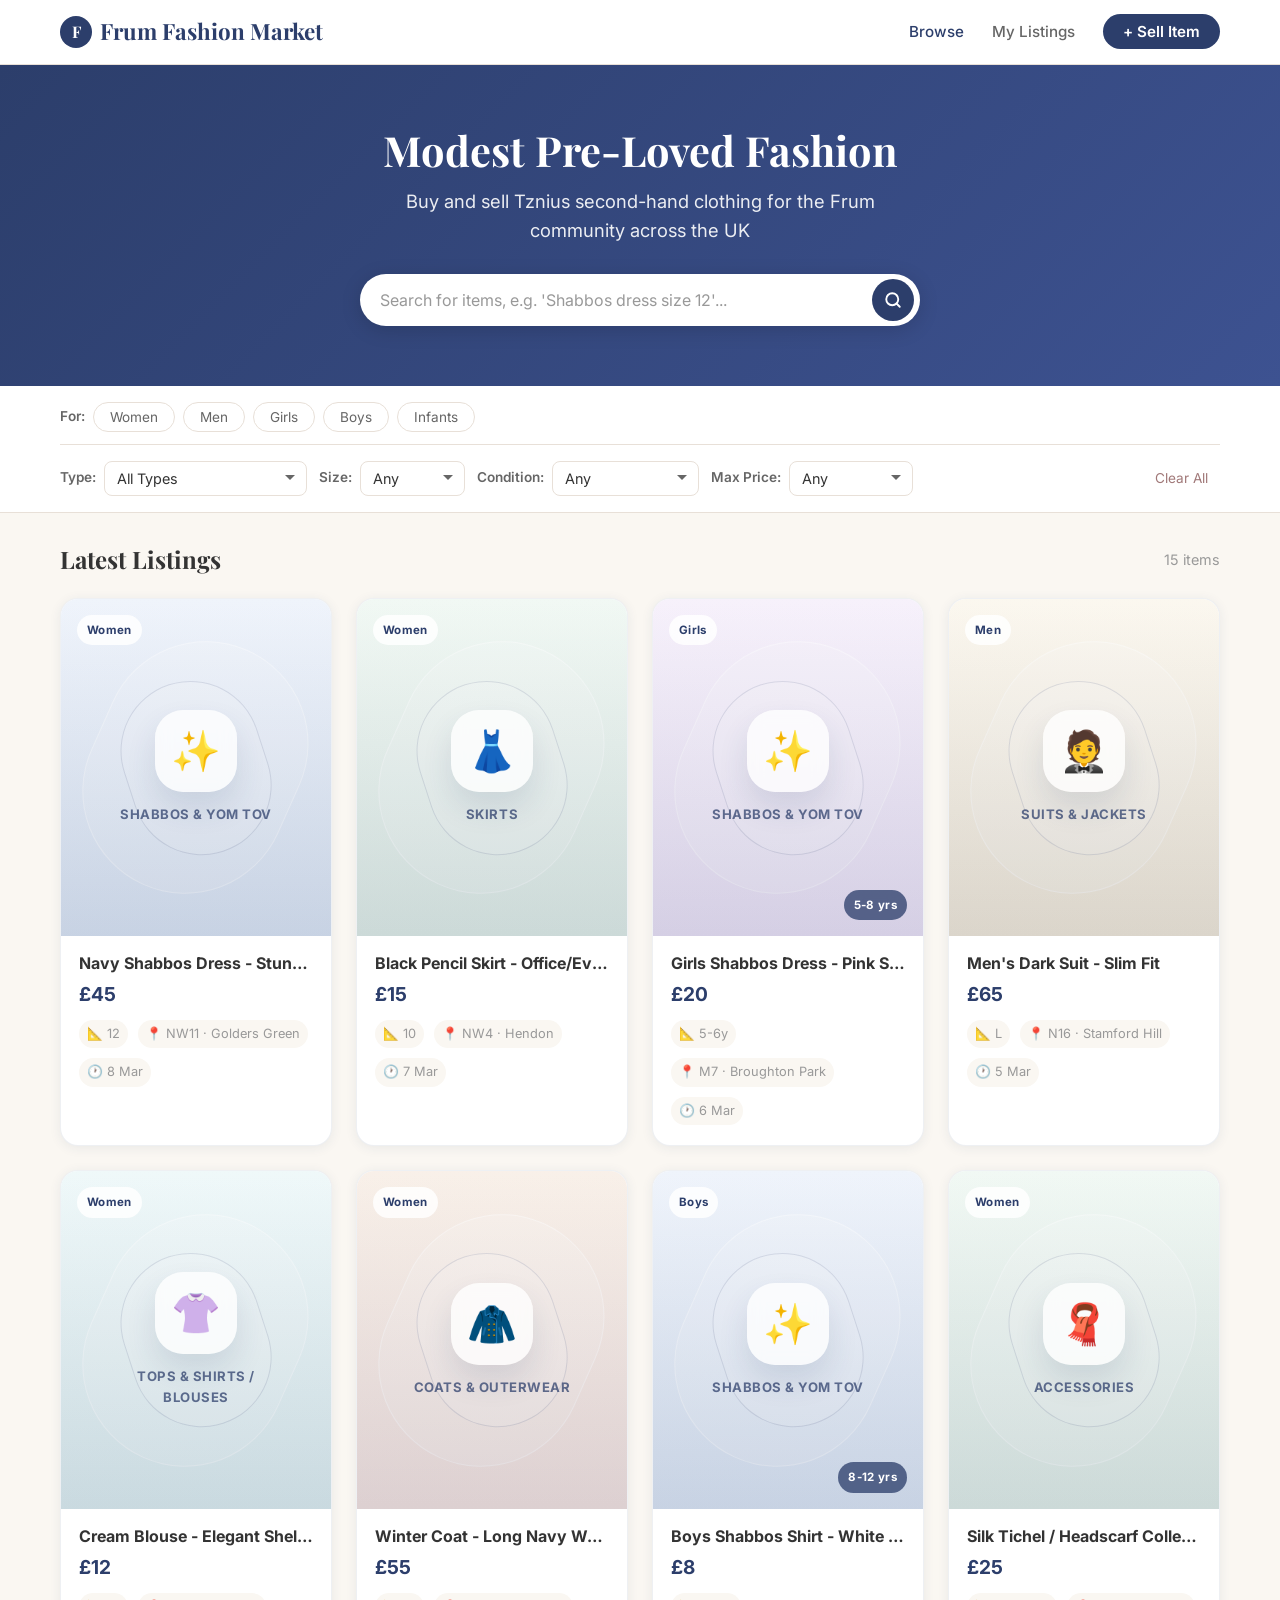
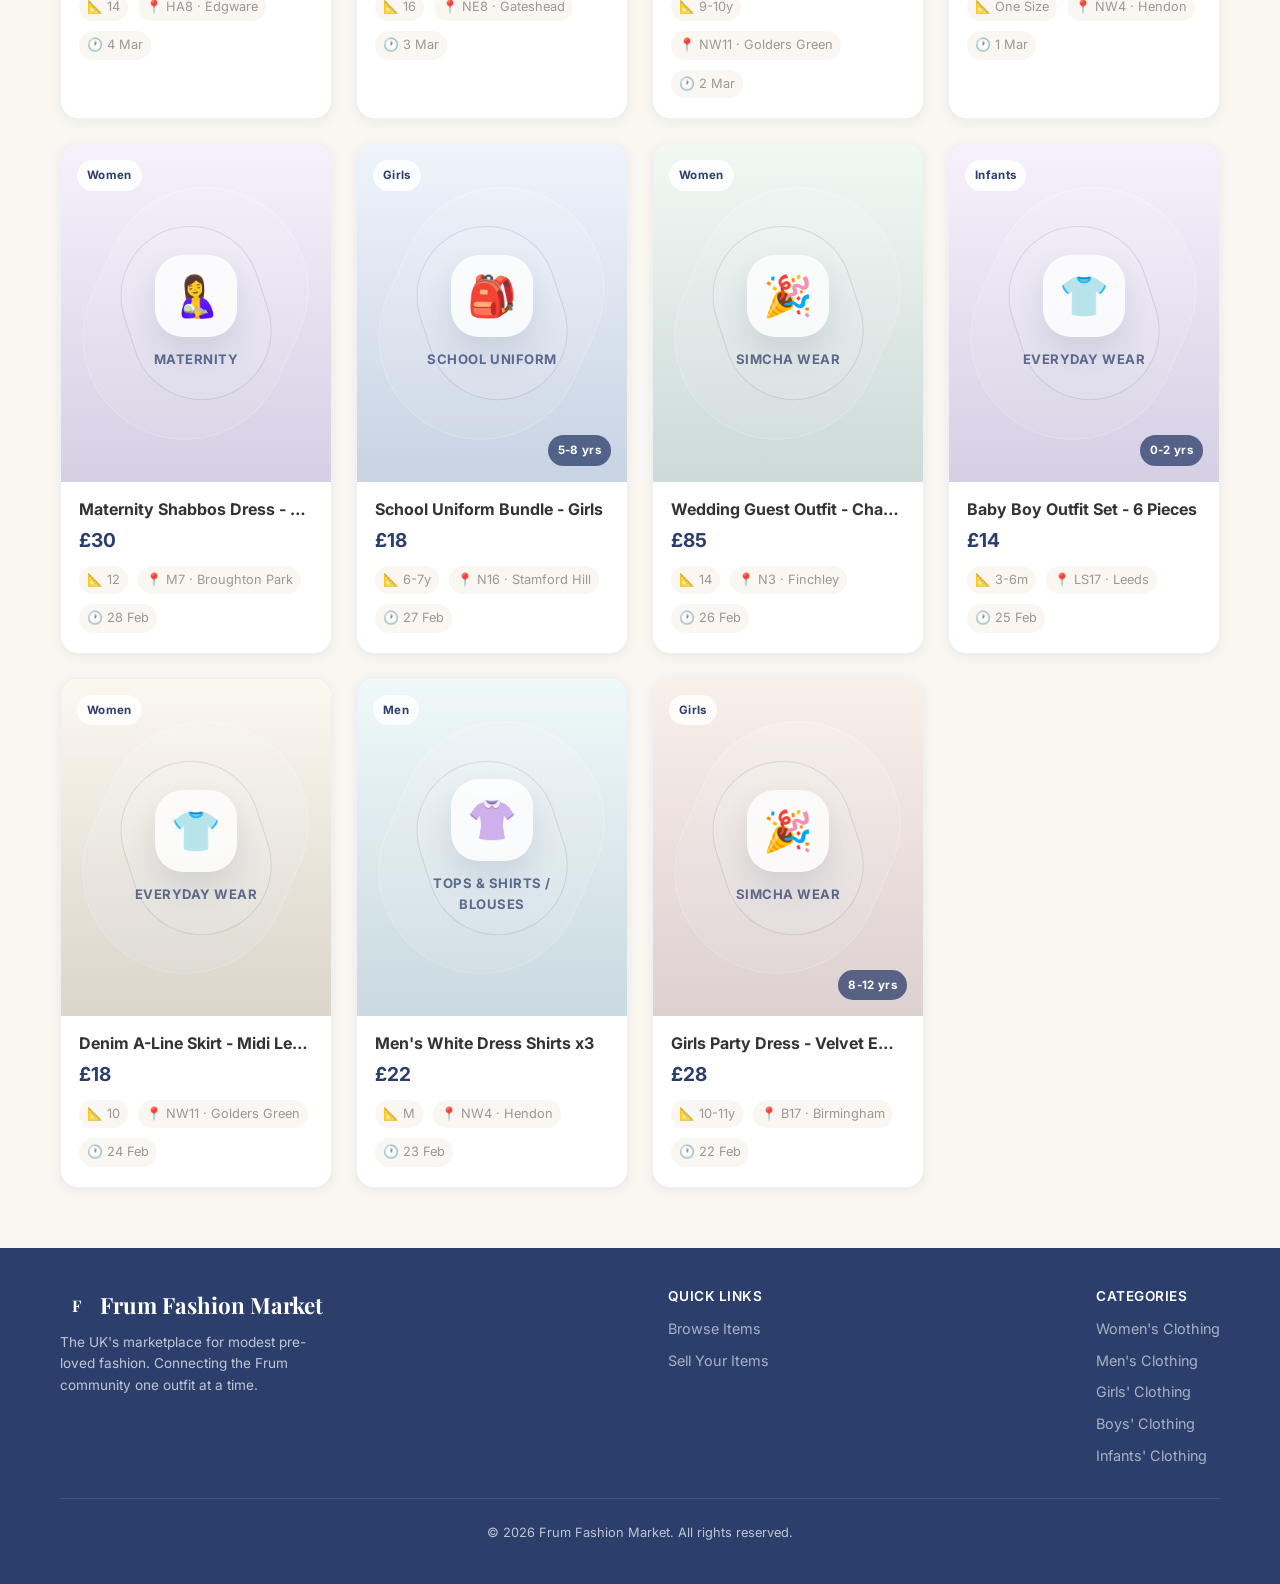
==== commit 33f006a9: "Rename 'Children' category to 'Infants' Co-Authored-By: Claude Sonnet 4.6 <noreply@anthropic.com>" ====
--- a/index.html
+++ b/index.html
@@ -56,7 +56,7 @@
           <button class="chip" data-value="Men">Men</button>
           <button class="chip" data-value="Girls">Girls</button>
           <button class="chip" data-value="Boys">Boys</button>
-          <button class="chip" data-value="Children">Children</button>
+          <button class="chip" data-value="Infants">Infants</button>
         </div>
       </div>
       <!-- Row 2: Dropdowns -->
@@ -142,7 +142,7 @@
             <li><a href="#" onclick="setFilter('forWhom','Men');return false">Men's Clothing</a></li>
             <li><a href="#" onclick="setFilter('forWhom','Girls');return false">Girls' Clothing</a></li>
             <li><a href="#" onclick="setFilter('forWhom','Boys');return false">Boys' Clothing</a></li>
-            <li><a href="#" onclick="setFilter('forWhom','Children');return false">Children's Clothing</a></li>
+            <li><a href="#" onclick="setFilter('forWhom','Infants');return false">Infants' Clothing</a></li>
           </ul>
         </div>
       </div>
